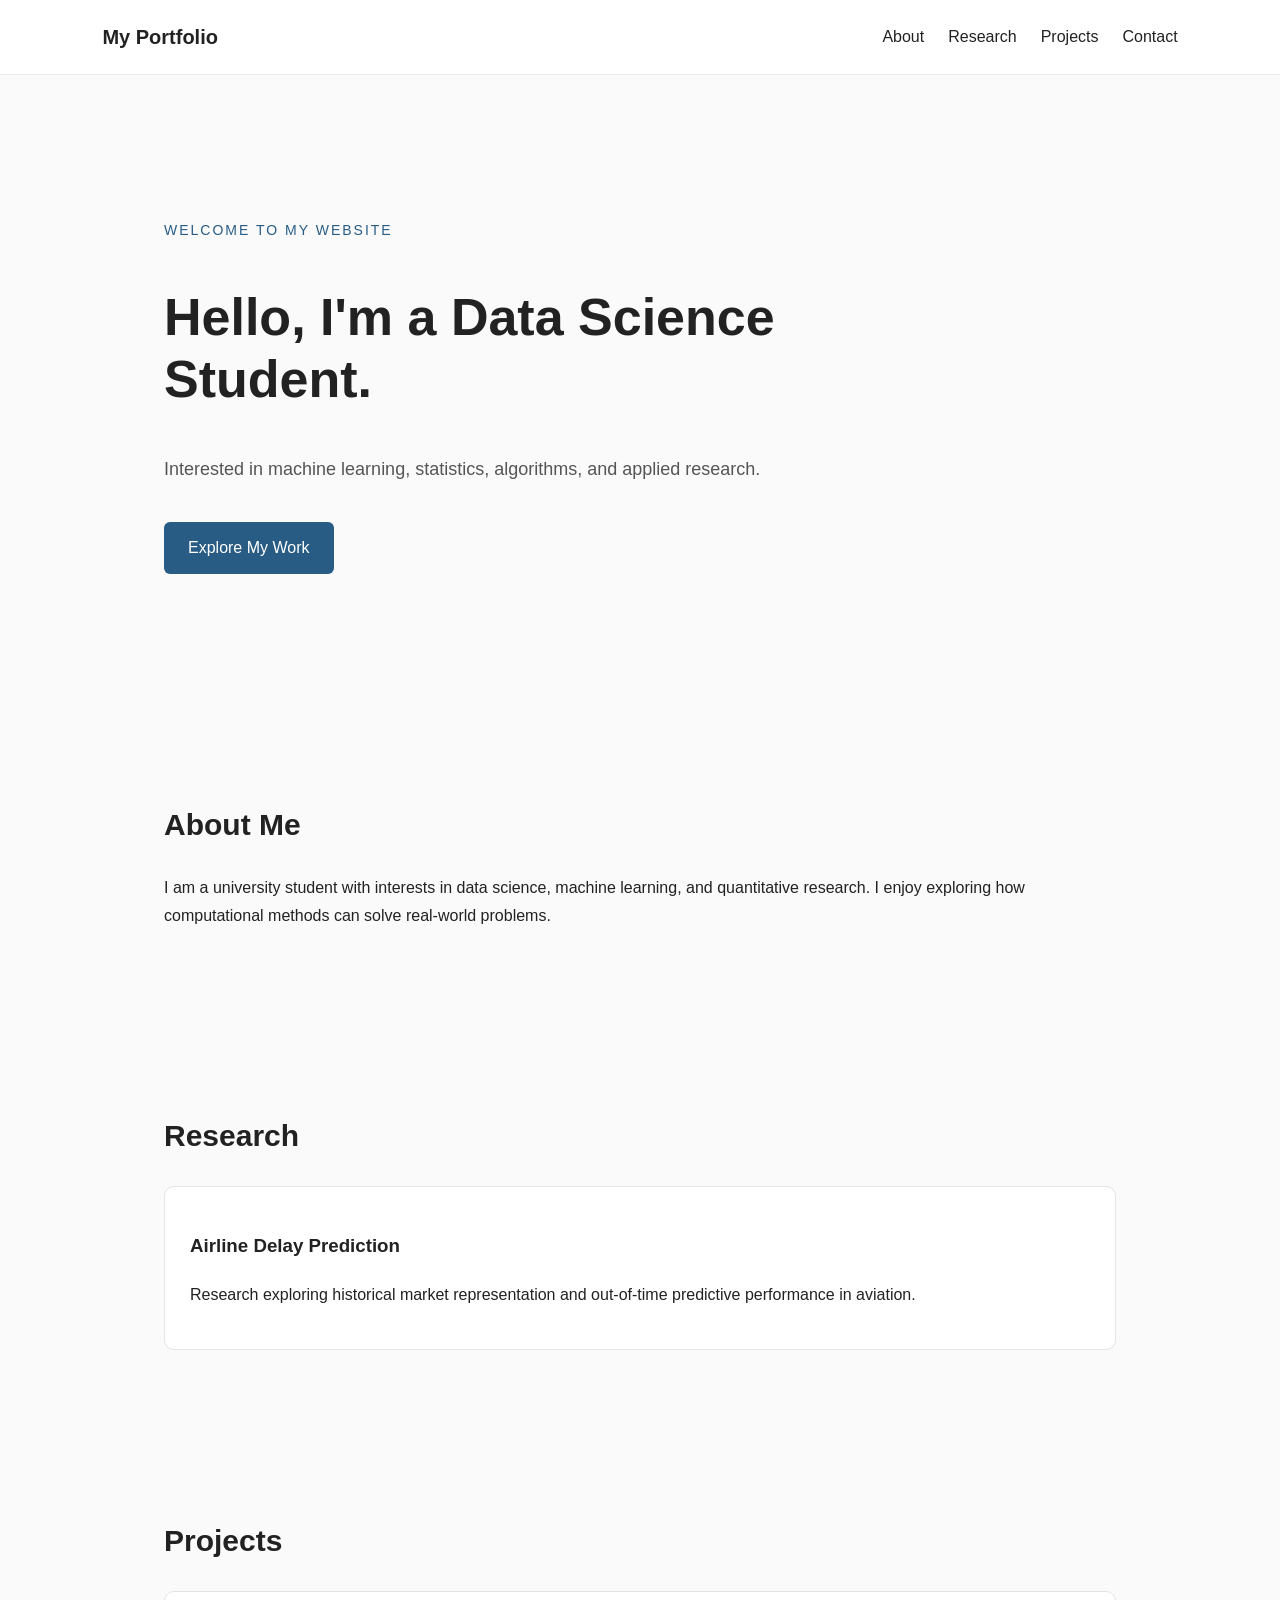
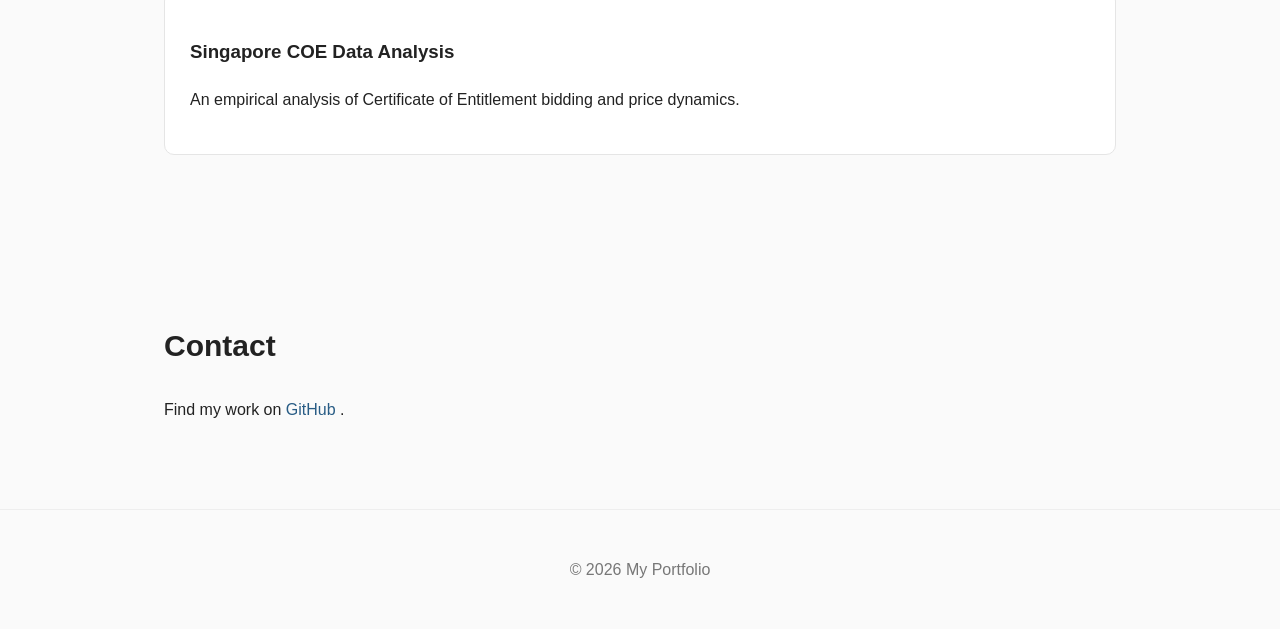
==== index.html @ f5e1e656 "Create personal website" ====
<!DOCTYPE html>
<html lang="en">
<head>
  <meta charset="UTF-8">
  <meta name="viewport" content="width=device-width, initial-scale=1.0">
  <title>Personal Website | Research & Projects</title>
  <link rel="stylesheet" href="style.css">
</head>

<body>
  <nav>
    <a class="logo" href="#home">My Portfolio</a>
    <div class="nav-links">
      <a href="#about">About</a>
      <a href="#research">Research</a>
      <a href="#projects">Projects</a>
      <a href="#contact">Contact</a>
    </div>
  </nav>

  <main>
    <section id="home" class="hero">
      <p class="eyebrow">Welcome to my website</p>
      <h1>Hello, I'm a Data Science Student.</h1>
      <p>
        Interested in machine learning, statistics,
        algorithms, and applied research.
      </p>
      <a class="button" href="#research">Explore My Work</a>
    </section>

    <section id="about">
      <h2>About Me</h2>
      <p>
        I am a university student with interests in
        data science, machine learning, and quantitative
        research. I enjoy exploring how computational
        methods can solve real-world problems.
      </p>
    </section>

    <section id="research">
      <h2>Research</h2>
      <div class="card">
        <h3>Airline Delay Prediction</h3>
        <p>
          Research exploring historical market
          representation and out-of-time predictive
          performance in aviation.
        </p>
      </div>
    </section>

    <section id="projects">
      <h2>Projects</h2>
      <div class="card">
        <h3>Singapore COE Data Analysis</h3>
        <p>
          An empirical analysis of Certificate of
          Entitlement bidding and price dynamics.
        </p>
      </div>
    </section>

    <section id="contact">
      <h2>Contact</h2>
      <p>
        Find my work on
        <a href="https://github.com/astraeustong">
          GitHub
        </a>.
      </p>
    </section>
  </main>

  <footer>
    <p>© <span id="year"></span> My Portfolio</p>
  </footer>

  <script src="script.js"></script>
</body>
</html>
---- style.css ----
* {
  box-sizing: border-box;
}

html {
  scroll-behavior: smooth;
}

body {
  margin: 0;
  font-family: Arial, sans-serif;
  color: #222;
  background: #fafafa;
  line-height: 1.7;
}

nav {
  display: flex;
  justify-content: space-between;
  align-items: center;
  padding: 20px 8%;
  background: white;
  border-bottom: 1px solid #eee;
}

.logo {
  font-weight: bold;
  font-size: 20px;
}

.nav-links {
  display: flex;
  gap: 24px;
}

a {
  color: #285c85;
  text-decoration: none;
}

nav a {
  color: #222;
}

main {
  max-width: 1000px;
  margin: auto;
  padding: 0 24px;
}

section {
  padding: 70px 0;
}

.hero {
  padding: 130px 0;
}

.hero h1 {
  font-size: clamp(32px, 5vw, 52px);
  line-height: 1.2;
  max-width: 750px;
}

.hero p {
  max-width: 600px;
  font-size: 18px;
  color: #555;
}

.eyebrow {
  color: #285c85 !important;
  font-size: 14px !important;
  letter-spacing: 2px;
  text-transform: uppercase;
}

.button {
  display: inline-block;
  background: #285c85;
  color: white;
  padding: 12px 24px;
  border-radius: 6px;
  margin-top: 20px;
}

h2 {
  font-size: 30px;
}

.card {
  background: white;
  padding: 25px;
  border: 1px solid #e5e5e5;
  border-radius: 10px;
  margin-top: 20px;
}

footer {
  text-align: center;
  padding: 30px;
  color: #777;
  border-top: 1px solid #eee;
}

@media (max-width: 600px) {
  nav {
    flex-direction: column;
    gap: 12px;
  }

  .nav-links {
    flex-wrap: wrap;
    justify-content: center;
    gap: 12px;
  }

  .hero {
    padding: 70px 0;
  }
}
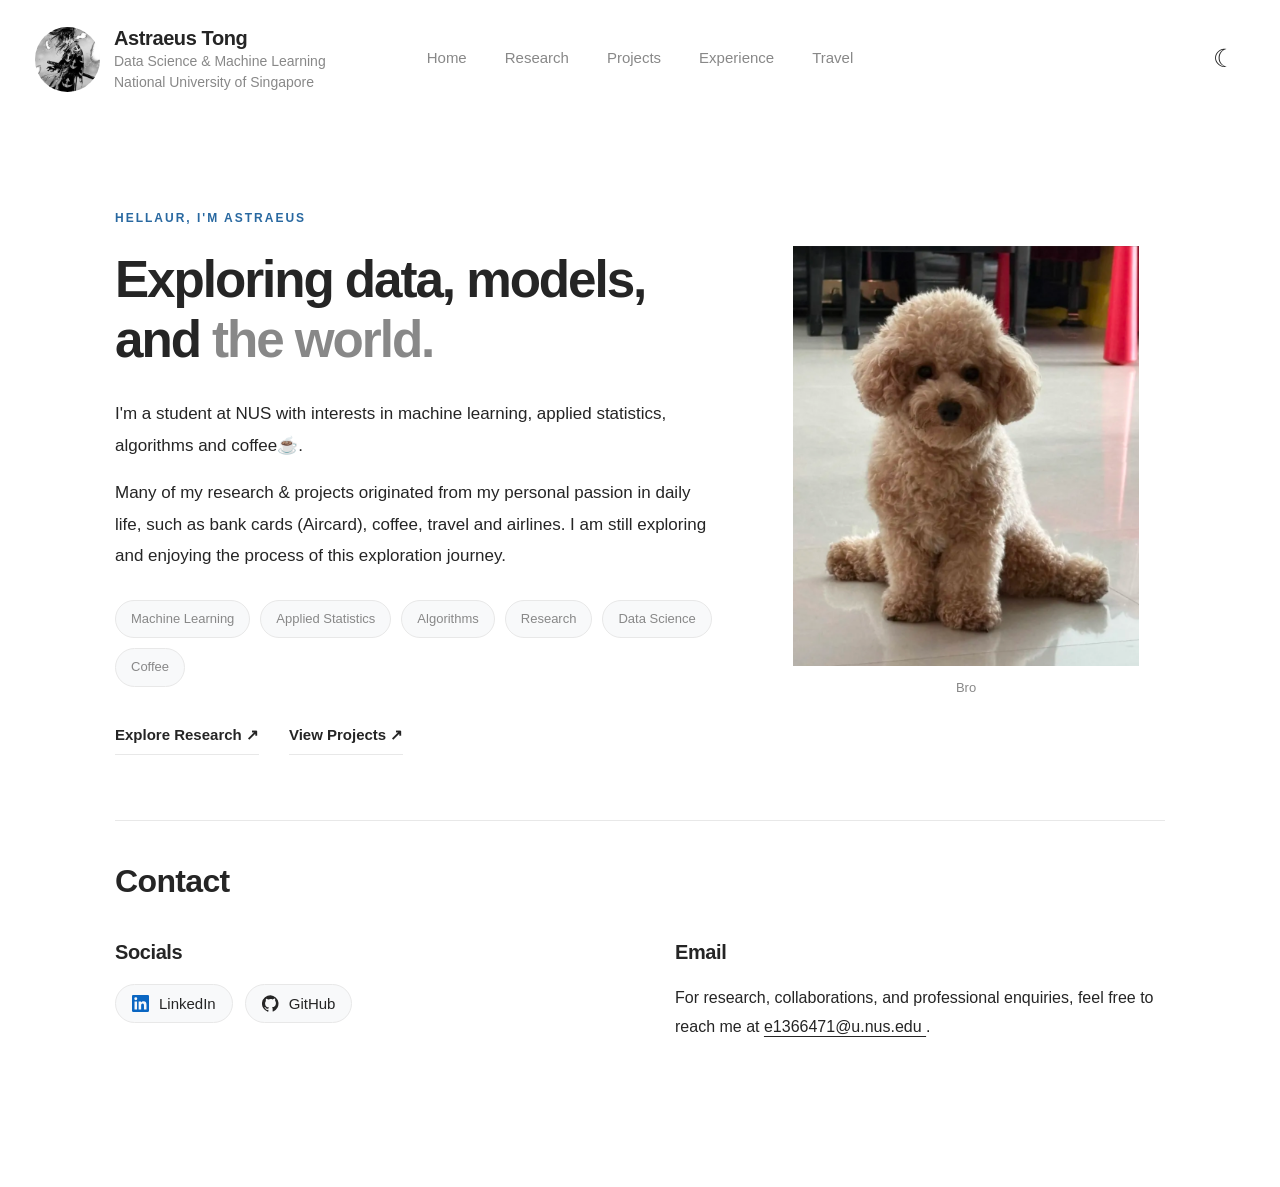
==== commit 77b40b5e: "Complete personal website" ====
--- a/index.html
+++ b/index.html
@@ -3,80 +3,192 @@
 <html lang="en">
 <head>
   <meta charset="UTF-8">
-  <meta name="viewport" content="width=device-width, initial-scale=1.0">
-  <title>Personal Website | Research & Projects</title>
+  <meta name="viewport"
+        content="width=device-width, initial-scale=1.0">
+  <title>Astraeus Tong</title>
+  <link rel="icon" type="image/png" href="assets/muecat.jpg">
   <link rel="stylesheet" href="style.css">
+  <script>
+    const saved = localStorage.getItem("theme");
+    const dark = window.matchMedia(
+      "(prefers-color-scheme: dark)"
+    ).matches;
+    document.documentElement.dataset.theme =
+      saved || (dark ? "dark" : "light");
+  </script>
 </head>
 
 <body>
-  <nav>
-    <a class="logo" href="#home">My Portfolio</a>
-    <div class="nav-links">
-      <a href="#about">About</a>
-      <a href="#research">Research</a>
-      <a href="#projects">Projects</a>
-      <a href="#contact">Contact</a>
-    </div>
-  </nav>
+  <div class="site-container">
 
-  <main>
-    <section id="home" class="hero">
-      <p class="eyebrow">Welcome to my website</p>
-      <h1>Hello, I'm a Data Science Student.</h1>
-      <p>
-        Interested in machine learning, statistics,
-        algorithms, and applied research.
-      </p>
-      <a class="button" href="#research">Explore My Work</a>
-    </section>
+    <header class="site-header">
 
-    <section id="about">
-      <h2>About Me</h2>
-      <p>
-        I am a university student with interests in
-        data science, machine learning, and quantitative
-        research. I enjoy exploring how computational
-        methods can solve real-world problems.
-      </p>
-    </section>
+      <!-- Top-left profile -->
+      <div class="profile">
+        <img src="assets/profile.jpg"
+             alt="Profile photo"
+             class="avatar">
 
-    <section id="research">
-      <h2>Research</h2>
-      <div class="card">
-        <h3>Airline Delay Prediction</h3>
+        <div class="profile-info">
+          <h2>Astraeus Tong</h2>
+          <p>Data Science & Machine Learning</p>
+          <p>National University of Singapore</p>
+        </div>
+      </div>
+
+      <!-- Top-centre navigation -->
+      <nav class="navbar">
+        <a href="index.html">Home</a>
+        <a href="research.html">Research</a>
+        <a href="projects.html">Projects</a>
+        <a href="experience.html">Experience</a>
+        <a href="travel.html">Travel</a>
+      </nav>
+
+      <!-- Top-right theme button -->
+      <button id="theme-toggle"
+              aria-label="Toggle theme">
+        ☾
+      </button>
+
+    </header>
+
+    <main class="content">
+      
+<section class="home-intro">
+
+  <div class="intro-layout">
+
+    <!-- LEFT: Introduction -->
+    <div class="intro-text">
+
+      <p class="intro-label">HELLAUR, I'M ASTRAEUS</p>
+
+      <h1 class="intro-heading">
+        Exploring data, models, and
+        <span>the world.</span>
+      </h1>
+
+      <div class="intro-description">
         <p>
-          Research exploring historical market
-          representation and out-of-time predictive
-          performance in aviation.
+          I'm a student at NUS with interests in machine
+          learning, applied statistics, algorithms and 
+          coffee☕.
+        </p>
+
+        <p>
+          Many of my research & projects originated from 
+          my personal passion in daily life, such as bank cards (Aircard),
+          coffee, travel and airlines. I am still exploring and enjoying the
+          process of this exploration journey. 
         </p>
       </div>
-    </section>
 
-    <section id="projects">
-      <h2>Projects</h2>
-      <div class="card">
-        <h3>Singapore COE Data Analysis</h3>
-        <p>
-          An empirical analysis of Certificate of
-          Entitlement bidding and price dynamics.
-        </p>
+      <div class="interest-tags">
+        <span>Machine Learning</span>
+        <span>Applied Statistics</span>
+        <span>Algorithms</span>
+        <span>Research</span>
+        <span>Data Science</span>
+        <span>Coffee</span>
       </div>
-    </section>
 
-    <section id="contact">
-      <h2>Contact</h2>
+      <div class="home-links">
+        <a href="research.html">
+          Explore Research ↗
+        </a>
+
+        <a href="projects.html">
+          View Projects ↗
+        </a>
+      </div>
+
+    </div>
+
+    <!-- RIGHT: Airline Image -->
+    <div class="intro-image">
+      <img
+        src="assets/lofi.png"
+        alt="Luckin Airline virtual airline fleet"
+        loading="lazy"
+      >
+
+      <p class="image-caption">
+        Bro
+      </p>
+    </div>
+
+  </div>
+
+</section>
+
+      
+<!-- CONTACT SECTION -->
+<section class="contact-section" id="contact">
+
+  <h2 class="contact-title">Contact</h2>
+
+  <div class="contact-grid">
+
+    <!-- Left: Social links -->
+    <div class="contact-socials">
+      <h3>Socials</h3>
+
+      <div class="social-buttons">
+
+        <a href="https://www.linkedin.com/in/weizhi-tu-12ab53247/"
+           target="_blank"
+           rel="noopener noreferrer"
+           class="social-btn">
+
+          <svg viewBox="0 0 24 24"
+               width="19" height="19"
+               fill="#0A66C2"
+               aria-hidden="true">
+            <path d="M20.447 20.452h-3.554v-5.569c0-1.328-.027-3.037-1.852-3.037-1.853 0-2.136 1.445-2.136 2.939v5.667H9.35V9h3.414v1.561h.049c.476-.9 1.637-1.85 3.37-1.85 3.601 0 4.267 2.37 4.267 5.455v6.286zM5.337 7.433a2.062 2.062 0 1 1 0-4.124 2.062 2.062 0 0 1 0 4.124zM7.119 20.452H3.555V9h3.564v11.452zM22.225 0H1.771C.792 0 0 .774 0 1.729v20.542C0 23.227.792 24 1.771 24h20.451C23.2 24 24 23.227 24 22.271V1.729C24 .774 23.2 0 22.225 0z"/>
+          </svg>
+
+          LinkedIn
+        </a>
+
+        <a href="https://github.com/astraeustong"
+           target="_blank"
+           rel="noopener noreferrer"
+           class="social-btn">
+
+          <svg viewBox="0 0 24 24"
+               width="19" height="19"
+               fill="currentColor"
+               aria-hidden="true">
+            <path d="M12 .297a12 12 0 0 0-3.793 23.386c.6.111.82-.261.82-.577v-2.234c-3.338.726-4.043-1.416-4.043-1.416-.546-1.387-1.333-1.756-1.333-1.756-1.09-.745.083-.729.083-.729 1.205.084 1.839 1.237 1.839 1.237 1.07 1.834 2.807 1.304 3.492.997.108-.775.418-1.305.762-1.605-2.665-.304-5.467-1.333-5.467-5.931 0-1.311.469-2.381 1.236-3.221-.124-.303-.536-1.524.117-3.176 0 0 1.008-.323 3.301 1.23A11.52 11.52 0 0 1 12 5.803c1.02.005 2.047.138 3.006.404 2.291-1.553 3.297-1.23 3.297-1.23.655 1.652.243 2.873.12 3.176.77.84 1.235 1.91 1.235 3.221 0 4.61-2.807 5.624-5.479 5.921.43.372.823 1.102.823 2.222v3.293c0 .319.216.694.825.576A12.001 12.001 0 0 0 12 .297z"/>
+          </svg>
+
+          GitHub
+        </a>
+
+      </div>
+    </div>
+
+    <!-- Right: Email -->
+    <div class="contact-email">
+      <h3>Email</h3>
+
       <p>
-        Find my work on
-        <a href="https://github.com/astraeustong">
-          GitHub
+        For research, collaborations, and professional
+        enquiries, feel free to reach me at
+        <a href="mailto:e1366471@u.nus.edu">
+          e1366471@u.nus.edu
         </a>.
       </p>
-    </section>
-  </main>
+    </div>
 
-  <footer>
-    <p>© <span id="year"></span> My Portfolio</p>
-  </footer>
+  </div>
+
+</section>
+
+    </main>
+
+  </div>
 
   <script src="script.js"></script>
 </body>
--- a/style.css
+++ b/style.css
@@ -1,122 +1,240 @@
-
-* {
-  box-sizing: border-box;
-}
-
-html {
-  scroll-behavior: smooth;
-}
-
+/* ==========================================================
+   PERSONAL WEBSITE — SHARED STYLES
+   Pages: Home, Research, Projects, Experience, Travel
+   ========================================================== */
+
+/* 1. Theme */
+:root {
+  color-scheme: light;
+  --bg: #ffffff;
+  --text: #252525;
+  --muted: #888888;
+  --border: #e8e8e8;
+  --accent: #2868a0;
+  --hover: #f4f4f4;
+  --surface: #f8f9fa;
+}
+
+[data-theme="dark"] {
+  color-scheme: dark;
+  --bg: #18191b;
+  --text: #f1f1f1;
+  --muted: #aaaaaa;
+  --border: #363636;
+  --accent: #7ab7ef;
+  --hover: #292a2d;
+  --surface: #222326;
+}
+
+/* 2. Base typography and layout */
+* { box-sizing: border-box; }
+html { scroll-behavior: smooth; }
 body {
   margin: 0;
-  font-family: Arial, sans-serif;
-  color: #222;
-  background: #fafafa;
-  line-height: 1.7;
-}
-
-nav {
+  background: var(--bg);
+  color: var(--text);
+  font: 16px/1.75 -apple-system, BlinkMacSystemFont, "Segoe UI", Arial, sans-serif;
+  transition: background-color .2s ease, color .2s ease;
+}
+button, input, textarea, select { font: inherit; }
+h1, h2, h3, h4, h5, h6 { font-family: inherit; letter-spacing: -.02em; }
+a { color: var(--accent); text-decoration: none; }
+a:hover { text-decoration: underline; }
+
+.site-container { width: 100%; padding: 25px 35px; }
+
+/* 3. Shared header */
+.site-header {
+  display: grid;
+  grid-template-columns: minmax(0, 1fr) auto minmax(0, 1fr);
+  align-items: center;
+  width: 100%;
+  margin-bottom: 55px;
+}
+.profile { display: flex; align-items: center; gap: 14px; justify-self: start; min-width: 0; }
+.avatar { width: 65px; height: 65px; border-radius: 50%; object-fit: cover; flex-shrink: 0; }
+.profile-info { min-width: 0; }
+.profile-info h2 { margin: 0; color: var(--text); font-size: 20px; font-weight: 700; line-height: 1.3; }
+.profile-info p { margin: 0; color: var(--muted); font-size: 14px; line-height: 1.5; }
+
+.navbar { display: flex; justify-content: center; align-items: center; gap: 38px; justify-self: center; }
+.navbar a {
+  display: inline-block;
+  padding: 10px 0;
+  border-bottom: 2px solid transparent;
+  color: var(--muted);
+  font-size: 15px;
+  font-weight: 500;
+  text-decoration: none;
+  white-space: nowrap;
+  transition: color .2s ease, border-color .2s ease;
+}
+.navbar a:hover { color: var(--text); text-decoration: none; }
+.navbar a.active { color: var(--text); font-weight: 700; border-bottom-color: var(--accent); }
+
+#theme-toggle {
+  display: flex; align-items: center; justify-content: center;
+  justify-self: end;
+  width: 42px; height: 42px; padding: 6px;
+  border: 0; border-radius: 50%;
+  background: transparent; color: var(--text);
+  font-size: 25px; cursor: pointer;
+  transition: background-color .2s ease;
+}
+#theme-toggle:hover { background: var(--hover); }
+
+/* 4. Shared content */
+.content { width: 100%; max-width: 1050px; margin: 0 auto; padding: 35px 0 70px; }
+.content h1, .content .contact-title { margin: 0 0 28px; color: var(--text); font-size: 32px; font-weight: 700; line-height: 1.3; }
+/* Page-level headings only; do not underline the home introduction. */
+.content > h1 { padding-bottom: 20px; margin-bottom: 35px; border-bottom: 1px solid var(--border); }
+.content h2 { margin: 35px 0 15px; color: var(--text); font-size: 23px; font-weight: 600; line-height: 1.4; }
+.content h3 { margin: 20px 0 10px; color: var(--text); font-size: 20px; font-weight: 600; line-height: 1.4; }
+.content p { margin: 0 0 20px; color: var(--text); font-size: 16px; line-height: 1.8; }
+.content ul, .content ol { padding-left: 25px; margin-bottom: 20px; }
+.content li { margin-bottom: 8px; }
+
+/* Research, projects, and experience entries */
+.entry { padding: 25px 0 35px; border-bottom: 1px solid var(--border); }
+.entry:first-of-type { padding-top: 10px; }
+.entry h2 { margin: 0 0 12px; font-size: 22px; }
+.entry p { margin: 12px 0; }
+.content .entry-meta { margin: 8px 0 18px; color: var(--muted); font-size: 14px; }
+.card { margin: 20px 0; padding: 25px; background: var(--surface); border: 1px solid var(--border); border-radius: 10px; }
+.card h2, .card h3 { margin-top: 0; }
+
+/* 5. Home introduction and image */
+.home-intro { max-width: 1050px; padding-top: 25px; }
+.intro-layout { display: grid; grid-template-columns: minmax(0, 1.5fr) minmax(0, 1fr); align-items: center; gap: 55px; }
+.intro-text, .intro-image { min-width: 0; }
+.intro-image {
+  width: 100%;
+  max-width: 420px;
+  justify-self: center;
+  text-align: center;
+}
+.content .intro-label { margin-bottom: 20px; color: var(--accent); font-size: 12px; font-weight: 700; letter-spacing: 2px; }
+.content .intro-heading { max-width: 800px; margin-bottom: 28px; font-size: clamp(34px, 4vw, 54px); font-weight: 700; line-height: 1.18; letter-spacing: -.04em; }
+.intro-heading span { color: var(--muted); }
+.intro-description { max-width: 760px; }
+.content .intro-description p { margin-bottom: 16px; font-size: 17px; line-height: 1.85; }
+.interest-tags { display: flex; flex-wrap: wrap; gap: 10px; margin-top: 28px; }
+.interest-tags span { display: inline-flex; align-items: center; padding: 7px 15px; border: 1px solid var(--border); border-radius: 100px; background: var(--surface); color: var(--muted); font-size: 13px; font-weight: 500; }
+.home-links { display: flex; flex-wrap: wrap; gap: 30px; margin-top: 35px; }
+.home-links a { padding-bottom: 6px; border-bottom: 1px solid var(--border); color: var(--text); font-size: 15px; font-weight: 600; text-decoration: none; }
+.home-links a:hover, .home-links a span { color: var(--accent); }
+.home-links a span { margin-left: 5px; }
+.intro-image img {
+  display: block;
+  width: 100%;
+  height: 420px;
+  max-height: 420px;
+  object-fit: contain;
+  border: none;
+  background: transparent;
+}
+.content .image-caption { margin-top: 12px; color: var(--muted); font-size: 13px; line-height: 1.5; text-align: center; }
+
+/* Research page image */
+.research-image { width: 100%; max-width: 600px; margin: 35px auto; text-align: center; }
+.research-image img { display: block; width: 100%; height: auto; border: 1px solid var(--border); border-radius: 10px; }
+.content .research-image .image-caption { margin: 12px auto 0; color: var(--muted); font-size: 13px; line-height: 1.6; text-align: center; }
+
+/* 6. Home contact */
+.contact-section { margin-top: 65px; padding: 40px 0 50px; border-top: 1px solid var(--border); }
+.content .contact-title { margin-bottom: 35px; }
+.contact-grid { display: grid; grid-template-columns: 1fr 1fr; align-items: start; gap: 70px; }
+.contact-grid h3 { margin: 0 0 18px; }
+.social-buttons { display: flex; flex-direction: row; align-items: flex-start; gap: 12px; }
+.social-btn {
+  display: inline-flex; align-items: center; justify-content: center; gap: 10px;
+  padding: 8px 16px; border: 1px solid var(--border); border-radius: 100px;
+  background: var(--surface); color: var(--text);
+  font-size: 15px; line-height: 1.4; text-decoration: none;
+  transition: background-color .2s ease, border-color .2s ease, transform .2s ease;
+}
+.social-btn:hover { background: var(--hover); border-color: var(--muted); transform: translateY(-2px); text-decoration: none; }
+.social-btn svg { width: 17px; height: 17px; flex-shrink: 0; }
+.content .contact-email p { margin: 0; font-size: 16px; line-height: 1.8; }
+.contact-email a { color: var(--text); text-decoration: underline; text-underline-offset: 4px; }
+.contact-email a:hover { color: var(--accent); }
+
+/* 7. Travel — static destination tags and journal */
+.content .travel-intro { max-width: 100%; margin-bottom: 55px; color: var(--muted); }
+.travel-section-heading { display: flex; justify-content: space-between; align-items: baseline; gap: 20px; margin-bottom: 22px; }
+.travel-section-heading h2 { margin: 0; }
+.travel-section-heading span { color: var(--muted); font-size: 14px; }
+.travel-regions { margin-top: 45px; }
+.travel-regions h2 { margin-bottom: 8px; }
+.content .travel-subtitle { margin-bottom: 25px; color: var(--muted); font-size: 15px; }
+.visited-list { display: flex; flex-wrap: wrap; gap: 9px; margin-top: 15px; }
+.visited-tag { display: inline-flex; align-items: center; gap: 6px; padding: 6px 13px; border: 1px solid var(--border); border-radius: 100px; background: var(--surface); color: var(--text); font-size: 13px; font-weight: 500; line-height: 1.5; }
+.visited-tag img { width: 16px; height: 11px; object-fit: cover; border-radius: 1px; flex-shrink: 0; }
+/* Travel Journal */
+
+.travel-journal {
+  margin-top: 80px;
+  padding-top: 40px;
+  border-top: 1px solid var(--border);
+}
+
+.journal-grid {
+  display: grid;
+  grid-template-columns: repeat(3, minmax(0, 1fr));
+  gap: 20px;
+  margin-top: 25px;
+}
+
+.journal-card {
+  overflow: hidden;
+  border: 1px solid var(--border);
+  border-radius: 12px;
+  background: var(--surface);
+}
+
+.journal-placeholder {
   display: flex;
-  justify-content: space-between;
   align-items: center;
-  padding: 20px 8%;
-  background: white;
-  border-bottom: 1px solid #eee;
-}
-
-.logo {
-  font-weight: bold;
-  font-size: 20px;
-}
-
-.nav-links {
-  display: flex;
-  gap: 24px;
-}
-
-a {
-  color: #285c85;
-  text-decoration: none;
-}
-
-nav a {
-  color: #222;
-}
-
-main {
-  max-width: 1000px;
-  margin: auto;
-  padding: 0 24px;
-}
-
-section {
-  padding: 70px 0;
-}
-
-.hero {
-  padding: 130px 0;
-}
-
-.hero h1 {
-  font-size: clamp(32px, 5vw, 52px);
-  line-height: 1.2;
-  max-width: 750px;
-}
-
-.hero p {
-  max-width: 600px;
+  justify-content: center;
+  height: 155px;
+  background: var(--hover);
+}
+
+.journal-placeholder span {
+  font-size: 35px;
+  color: var(--muted);
+}
+
+.journal-card-body {
+  padding: 20px;
+}
+
+.content .journal-category {
+  font-size: 11px;
+  font-weight: 600;
+  letter-spacing: 1px;
+  color: var(--accent);
+  margin-bottom: 10px;
+}
+
+.journal-card h3 {
+  margin: 0 0 12px;
   font-size: 18px;
-  color: #555;
-}
-
-.eyebrow {
-  color: #285c85 !important;
-  font-size: 14px !important;
-  letter-spacing: 2px;
-  text-transform: uppercase;
-}
-
-.button {
-  display: inline-block;
-  background: #285c85;
-  color: white;
-  padding: 12px 24px;
-  border-radius: 6px;
-  margin-top: 20px;
-}
-
-h2 {
-  font-size: 30px;
-}
-
-.card {
-  background: white;
-  padding: 25px;
-  border: 1px solid #e5e5e5;
-  border-radius: 10px;
-  margin-top: 20px;
-}
-
-footer {
-  text-align: center;
-  padding: 30px;
-  color: #777;
-  border-top: 1px solid #eee;
-}
-
-@media (max-width: 600px) {
-  nav {
-    flex-direction: column;
-    gap: 12px;
+}
+
+.content .journal-card-body p:last-child {
+  font-size: 14px;
+  line-height: 1.6;
+  color: var(--muted);
+}
+
+@media (max-width: 700px) {
+  .travel-journal {
+    margin-top: 50px;
+    padding-top: 25px;
   }
 
-  .nav-links {
-    flex-wrap: wrap;
-    justify-content: center;
-    gap: 12px;
+  .journal-grid {
+    grid-template-columns: 1fr;
   }
-
-  .hero {
-    padding: 70px 0;
-  }
-}
+}
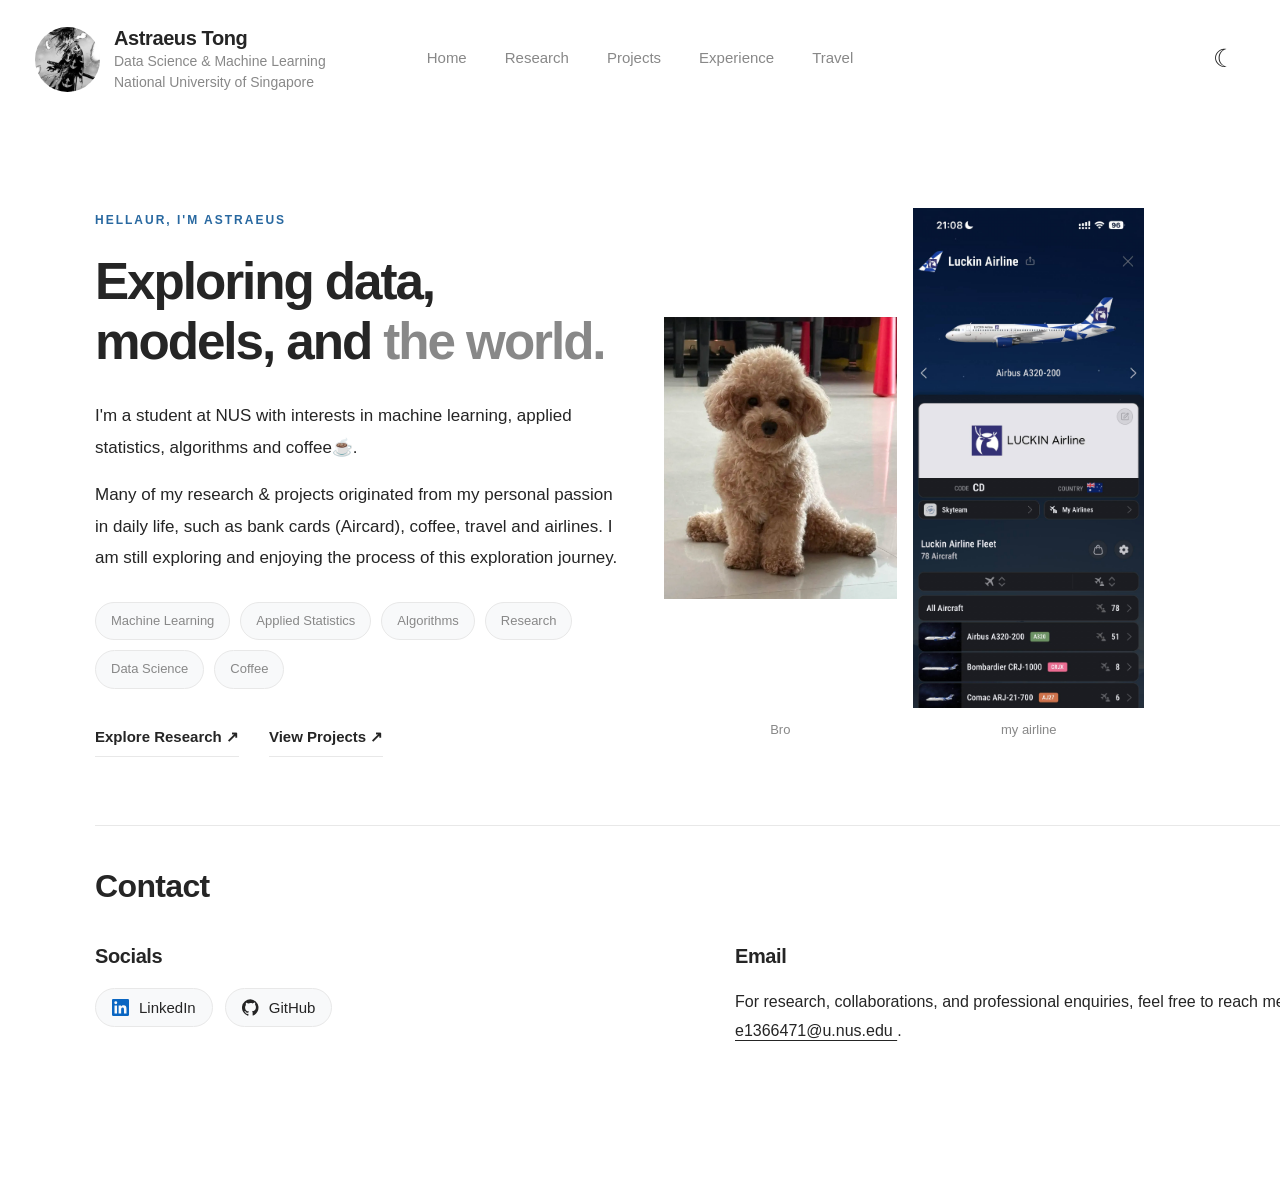
==== commit 5755e11b: "added gallery" ====
--- a/index.html
+++ b/index.html
@@ -106,17 +106,28 @@
     </div>
 
     <!-- RIGHT: Airline Image -->
-    <div class="intro-image">
-      <img
-        src="assets/lofi.png"
-        alt="Luckin Airline virtual airline fleet"
-        loading="lazy"
-      >
-
-      <p class="image-caption">
-        Bro
-      </p>
-    </div>
+    <!-- RIGHT: Two-image gallery -->
+<div class="intro-gallery">
+
+  <div class="intro-photo">
+    <img
+      src="assets/lofi.png"
+      alt="Bro"
+      loading="lazy"
+    >
+    <p class="image-caption">Bro</p>
+  </div>
+
+  <div class="intro-photo">
+    <img
+      src="assets/luckin_airline.jpg"
+      alt="Second photo"
+      loading="lazy"
+    >
+    <p class="image-caption">my airline</p>
+  </div>
+
+</div>
 
   </div>
 
--- a/style.css
+++ b/style.css
@@ -105,14 +105,13 @@
 
 /* 5. Home introduction and image */
 .home-intro { max-width: 1050px; padding-top: 25px; }
-.intro-layout { display: grid; grid-template-columns: minmax(0, 1.5fr) minmax(0, 1fr); align-items: center; gap: 55px; }
+.intro-layout {
+  display: grid;
+  grid-template-columns: minmax(0, 1.1fr) minmax(0, 1fr);
+  align-items: center;
+  gap: 40px;
+}
 .intro-text, .intro-image { min-width: 0; }
-.intro-image {
-  width: 100%;
-  max-width: 420px;
-  justify-self: center;
-  text-align: center;
-}
 .content .intro-label { margin-bottom: 20px; color: var(--accent); font-size: 12px; font-weight: 700; letter-spacing: 2px; }
 .content .intro-heading { max-width: 800px; margin-bottom: 28px; font-size: clamp(34px, 4vw, 54px); font-weight: 700; line-height: 1.18; letter-spacing: -.04em; }
 .intro-heading span { color: var(--muted); }
@@ -124,17 +123,37 @@
 .home-links a { padding-bottom: 6px; border-bottom: 1px solid var(--border); color: var(--text); font-size: 15px; font-weight: 600; text-decoration: none; }
 .home-links a:hover, .home-links a span { color: var(--accent); }
 .home-links a span { margin-left: 5px; }
-.intro-image img {
+
+.content .image-caption { margin-top: 12px; color: var(--muted); font-size: 13px; line-height: 1.5; text-align: center; }
+/* Two-image homepage gallery */
+
+.intro-gallery {
+  display: grid;
+  grid-template-columns: repeat(2, minmax(0, 1fr));
+  gap: 16px;
+  width: 100%;
+  align-items: start;
+}
+
+.intro-photo {
+  min-width: 0;
+  text-align: center;
+}
+
+.intro-photo img {
   display: block;
   width: 100%;
-  height: 420px;
-  max-height: 420px;
+  height: 500px;
   object-fit: contain;
-  border: none;
-  background: transparent;
-}
-.content .image-caption { margin-top: 12px; color: var(--muted); font-size: 13px; line-height: 1.5; text-align: center; }
-
+  object-position: center;
+}
+
+.content .intro-photo .image-caption {
+  margin-top: 12px;
+  color: var(--muted);
+  font-size: 13px;
+  text-align: center;
+}
 /* Research page image */
 .research-image { width: 100%; max-width: 600px; margin: 35px auto; text-align: center; }
 .research-image img { display: block; width: 100%; height: auto; border: 1px solid var(--border); border-radius: 10px; }
@@ -237,4 +256,216 @@
   .journal-grid {
     grid-template-columns: 1fr;
   }
+}
+
+
+/* =========================================
+   MOBILE RESPONSIVE LAYOUT
+   ========================================= */
+
+@media (max-width: 768px) {
+
+  /* Overall page */
+
+  .site-container {
+    width: 100%;
+    padding: 18px 16px;
+  }
+
+  /* Header becomes two rows */
+
+  .site-header {
+    display: grid;
+    grid-template-columns: minmax(0, 1fr) auto;
+    grid-template-rows: auto auto;
+    align-items: center;
+    gap: 20px 12px;
+    margin-bottom: 30px;
+  }
+
+  /* Profile occupies first row */
+
+  .profile {
+    grid-column: 1;
+    grid-row: 1;
+    display: flex;
+    align-items: center;
+    gap: 12px;
+    min-width: 0;
+  }
+
+  .avatar {
+    width: 52px;
+    height: 52px;
+    flex-shrink: 0;
+  }
+
+  .profile-info {
+    min-width: 0;
+  }
+
+  .profile-info h2 {
+    font-size: 17px;
+    line-height: 1.3;
+  }
+
+  .profile-info p {
+    font-size: 12px;
+    line-height: 1.4;
+    overflow-wrap: normal;
+  }
+
+  /* Theme button on first row */
+
+  #theme-toggle {
+    grid-column: 2;
+    grid-row: 1;
+    justify-self: end;
+    width: 36px;
+    height: 36px;
+    font-size: 22px;
+  }
+
+  /* Navigation on second row */
+
+  .navbar {
+    grid-column: 1 / -1;
+    grid-row: 2;
+
+    width: 100%;
+    min-width: 0;
+
+    display: flex;
+    justify-content: flex-start;
+    gap: 24px;
+
+    overflow-x: auto;
+    overflow-y: hidden;
+    scrollbar-width: none;
+
+    padding-bottom: 5px;
+  }
+
+  .navbar::-webkit-scrollbar {
+    display: none;
+  }
+
+  .navbar a {
+    flex-shrink: 0;
+    font-size: 14px;
+    white-space: nowrap;
+  }
+
+  /* Main content */
+
+  .content {
+    width: 100%;
+    max-width: 100%;
+    padding: 20px 0 45px;
+  }
+
+  .content h1 {
+    font-size: 27px;
+  }
+
+  .content h2 {
+    font-size: 21px;
+  }
+
+  .content p {
+    font-size: 15px;
+    line-height: 1.75;
+  }
+
+  /* Home introduction becomes one column */
+
+ .intro-layout {
+  display: grid;
+  grid-template-columns: minmax(0, 0.85fr) minmax(0, 1.3fr);
+  align-items: center;
+  gap: 35px;
+}
+
+  .intro-text {
+    min-width: 0;
+  }
+
+  .content .intro-heading {
+    font-size: clamp(29px, 7vw, 38px);
+    line-height: 1.2;
+    letter-spacing: -0.03em;
+  }
+
+  .content .intro-description p {
+    font-size: 15px;
+  }
+
+  /* Homepage image gallery */
+
+  @media (max-width: 768px) {
+
+  .intro-gallery {
+    grid-template-columns: repeat(2, minmax(0, 1fr));
+    gap: 12px;
+  }
+
+  .intro-photo img {
+    width: 100%;
+    height: 220px;
+    object-fit: cover;
+  }
+
+}
+  /* Contact section */
+
+  .contact-section {
+    margin-top: 50px;
+    padding-top: 30px;
+  }
+
+  .contact-grid {
+    grid-template-columns: 1fr;
+    gap: 30px;
+  }
+
+  .social-buttons {
+    flex-wrap: wrap;
+  }
+
+  /* Research screenshot */
+
+  .research-image {
+    width: 100%;
+    max-width: 100%;
+  }
+
+  /* Travel journal */
+
+  .journal-grid {
+    grid-template-columns: 1fr;
+  }
+
+  .travel-journal {
+    margin-top: 50px;
+  }
+}
+
+/* Wider homepage only */
+@media (min-width: 769px) {
+  .content:has(.home-intro) {
+    max-width: 1350px;
+  }
+}
+
+@media (min-width: 769px) {
+  .content:has(.home-intro) {
+    max-width: 1450px;
+  }
+}
+
+@media (min-width: 769px) {
+  .home-intro,
+  .contact-section {
+    transform: translateX(60px);
+  }
 }
